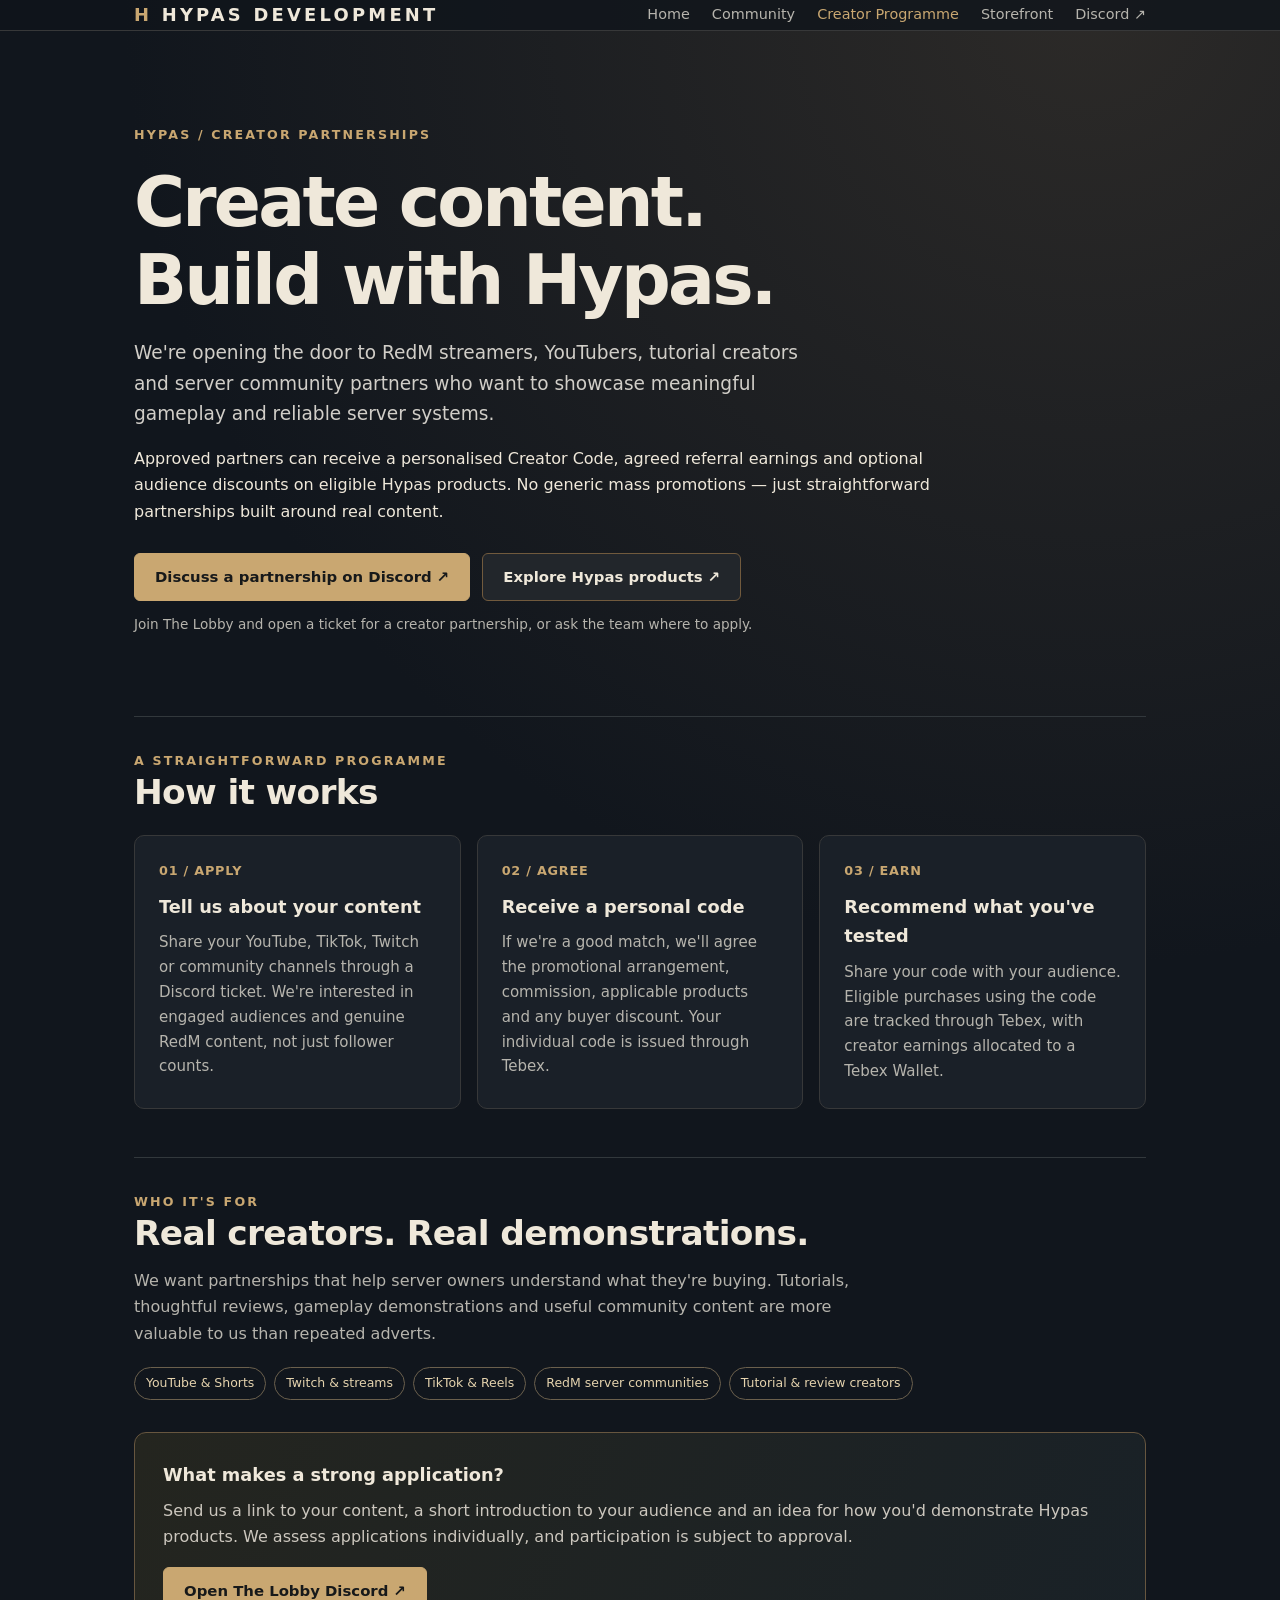
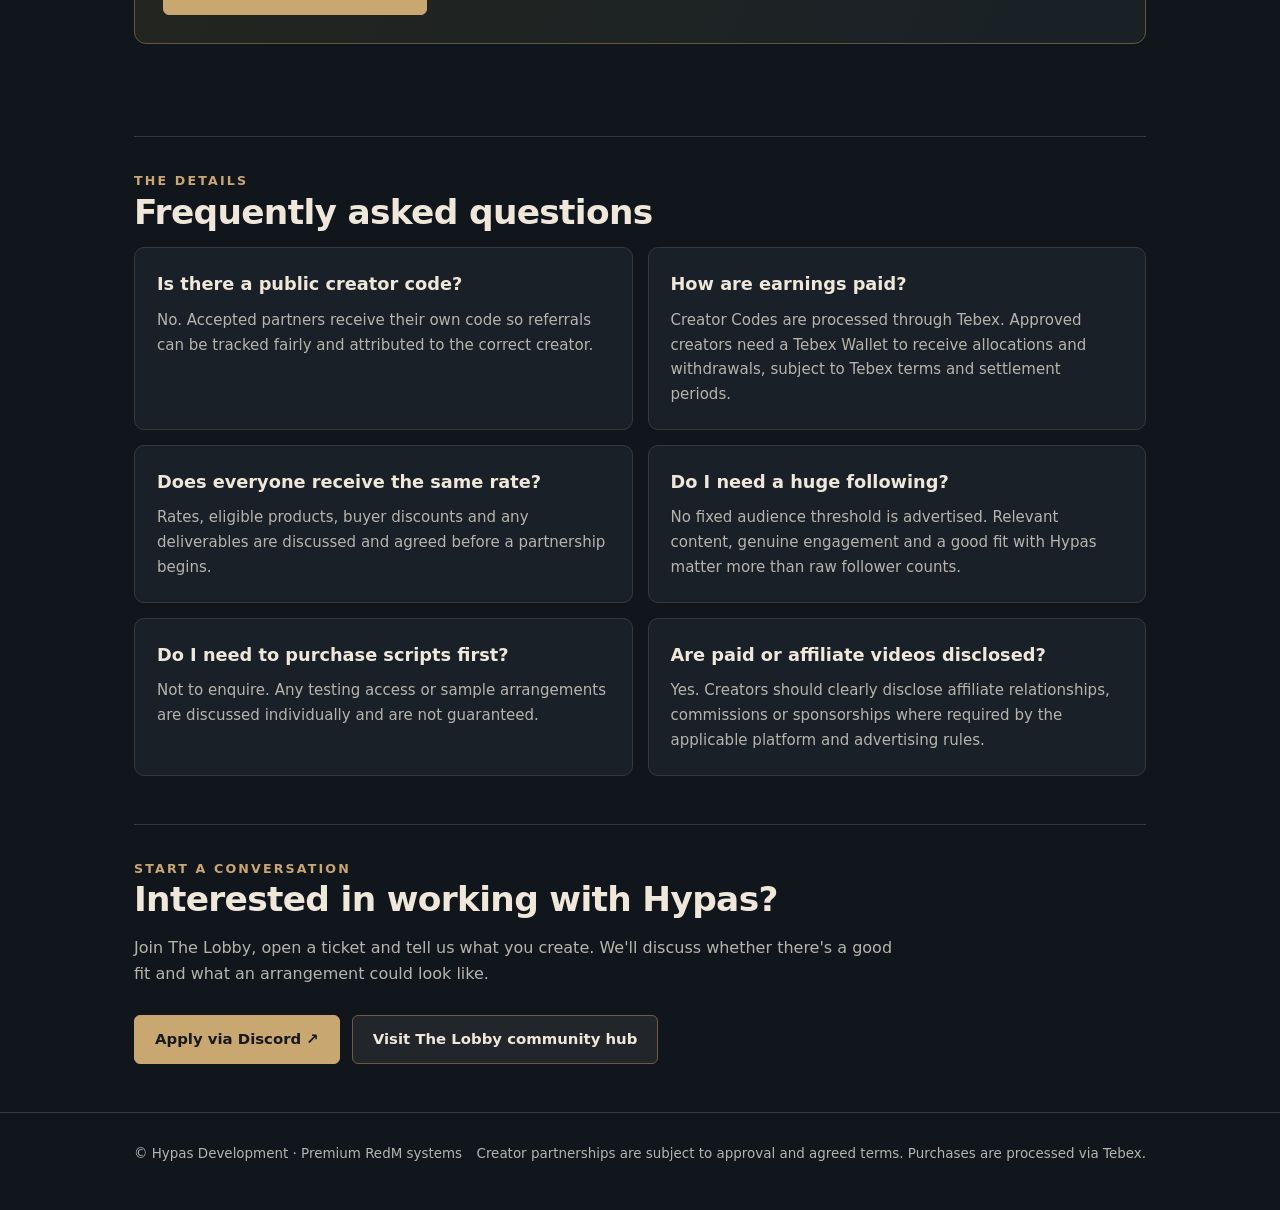
==== docs/creators/index.html @ 110d610e "Create index.html creator programme" ====
<!doctype html>
<html lang="en-GB">
<head>
  <meta charset="utf-8">
  <meta name="viewport" content="width=device-width,initial-scale=1">
  <meta name="theme-color" content="#131820">
  <meta name="description" content="Join the Hypas Creator Partnership Programme. RedM streamers, YouTubers and content creators can apply for a personalised referral code and earn on qualifying Hypas Scripts purchases.">
  <link rel="canonical" href="https://hypasscripts.github.io/creators/">
  <meta property="og:type" content="website">
  <meta property="og:title" content="Hypas Creator Partnership Programme">
  <meta property="og:description" content="RedM content creators and streamers: apply for a personal Hypas referral code, agreed commission and potential audience discounts.">
  <meta property="og:url" content="https://hypasscripts.github.io/creators/">
  <title>Creator Partnership Programme | Hypas Development</title>
  <style>
    :root{color-scheme:dark;--bg:#11161d;--panel:#1a2028;--border:#373839;--ink:#efe8da;--muted:#b6b4ad;--brass:#c9a771;--brass-dark:#715a3d}
    *{box-sizing:border-box}html{scroll-behavior:smooth}body{margin:0;background:radial-gradient(circle at 85% 0%,#2c2a28 0,transparent 32%),var(--bg);color:var(--ink);font:16px/1.65 system-ui,-apple-system,'Segoe UI',Arial,sans-serif}
    a{color:inherit}a:focus-visible{outline:2px solid var(--brass);outline-offset:4px} .wrap{max-width:1060px;margin:0 auto;padding:0 24px}
    header{border-bottom:1px solid var(--border);background:#10151bcc}nav{display:flex;justify-content:space-between;gap:16px;align-items:center;padding:20px 0;flex-wrap:wrap}
    .wordmark{font-weight:800;letter-spacing:.18em;font-size:1.12rem;text-decoration:none;color:var(--ink)}.wordmark span{color:var(--brass)} .navlinks{display:flex;gap:22px;align-items:center;flex-wrap:wrap}.navlinks a{text-decoration:none;color:var(--muted);font-size:.9rem}.navlinks a:hover{color:var(--ink)}
    .hero{padding:94px 0 64px;max-width:840px}.eyebrow{color:var(--brass);font-size:.79rem;font-weight:700;letter-spacing:.17em;text-transform:uppercase}h1{font-size:clamp(2.25rem,6vw,4.35rem);line-height:1.11;letter-spacing:-.04em;margin:18px 0 20px}h2{font-size:clamp(1.45rem,3vw,2.15rem);line-height:1.2;letter-spacing:-.02em;margin:0 0 14px}h3{font-size:1.11rem;margin:0 0 8px}p{margin:0 0 16px}.lede{font-size:1.16rem;color:#d1cec8;max-width:670px}
    .buttons{display:flex;gap:12px;flex-wrap:wrap;margin-top:28px}.btn{display:inline-flex;justify-content:center;align-items:center;min-height:46px;padding:11px 20px;border:1px solid var(--brass-dark);border-radius:6px;text-decoration:none;font-weight:700;font-size:.93rem;transition:transform .12s ease}.btn:hover{transform:translateY(-2px)}.btn.primary{color:#17191a;background:var(--brass);border-color:var(--brass)}.btn.secondary{color:var(--ink);background:#22262b}
    .note{font-size:.85rem;color:var(--muted);margin-top:12px}.section{padding:34px 0 48px;border-top:1px solid #32383c}.section-lede{max-width:760px;color:var(--muted)}.grid{display:grid;grid-template-columns:repeat(3,minmax(0,1fr));gap:16px;margin-top:22px}.card{background:var(--panel);border:1px solid var(--border);border-radius:10px;padding:24px}.step{color:var(--brass);font-weight:800;letter-spacing:.06em;font-size:.8rem;margin-bottom:12px}.card p{color:var(--muted);font-size:.94rem;margin:0}
    .pill{display:inline-flex;border:1px solid #6b604d;color:#e5d3ae;padding:5px 11px;border-radius:40px;font-size:.78rem;margin:4px 8px 4px 0}.callout{background:linear-gradient(115deg,#24251f,#192127);border:1px solid #67563f;border-radius:12px;padding:28px;margin:28px 0 44px}.callout p{color:#ccc7be}.faq{display:grid;grid-template-columns:1fr 1fr;gap:15px}.faq .card{padding:22px}.faq p{color:var(--muted)}footer{border-top:1px solid var(--border);padding:30px 0 45px;color:var(--muted);font-size:.84rem}footer .wrap{display:flex;justify-content:space-between;gap:14px;flex-wrap:wrap}
    @media(max-width:720px){.hero{padding:64px 0 45px}.grid,.faq{grid-template-columns:1fr}.navlinks{gap:14px}.card{padding:20px}.callout{padding:22px}}
  </style>
</head>
<body>
  <header><nav class="wrap" aria-label="Main navigation"><a href="/" class="wordmark"><span>H</span> HYPAS DEVELOPMENT</a><div class="navlinks"><a href="/">Home</a><a href="/community/">Community</a><a href="/creators/" aria-current="page" style="color:var(--brass)">Creator Programme</a><a href="https://the-lobby-shop.tebex.io/">Storefront</a><a href="https://discord.gg/TeBh6UfHEm" target="_blank" rel="noopener noreferrer">Discord ↗</a></div></nav></header>
  <main id="main" class="wrap">
    <section class="hero" aria-labelledby="main-title"><div class="eyebrow">Hypas / Creator partnerships</div><h1 id="main-title">Create content.<br>Build with Hypas.</h1><p class="lede">We're opening the door to RedM streamers, YouTubers, tutorial creators and server community partners who want to showcase meaningful gameplay and reliable server systems.</p><p>Approved partners can receive a personalised Creator Code, agreed referral earnings and optional audience discounts on eligible Hypas products. No generic mass promotions — just straightforward partnerships built around real content.</p><div class="buttons"><a class="btn primary" href="https://discord.gg/TeBh6UfHEm" target="_blank" rel="noopener noreferrer">Discuss a partnership on Discord ↗</a><a class="btn secondary" href="https://the-lobby-shop.tebex.io/">Explore Hypas products ↗</a></div><p class="note">Join The Lobby and open a ticket for a creator partnership, or ask the team where to apply.</p></section>
    <section class="section" aria-labelledby="works"><div class="eyebrow">A straightforward programme</div><h2 id="works">How it works</h2><div class="grid"><article class="card"><div class="step">01 / APPLY</div><h3>Tell us about your content</h3><p>Share your YouTube, TikTok, Twitch or community channels through a Discord ticket. We're interested in engaged audiences and genuine RedM content, not just follower counts.</p></article><article class="card"><div class="step">02 / AGREE</div><h3>Receive a personal code</h3><p>If we're a good match, we'll agree the promotional arrangement, commission, applicable products and any buyer discount. Your individual code is issued through Tebex.</p></article><article class="card"><div class="step">03 / EARN</div><h3>Recommend what you've tested</h3><p>Share your code with your audience. Eligible purchases using the code are tracked through Tebex, with creator earnings allocated to a Tebex Wallet.</p></article></div></section>
    <section class="section" aria-labelledby="who"><div class="eyebrow">Who it's for</div><h2 id="who">Real creators. Real demonstrations.</h2><p class="section-lede">We want partnerships that help server owners understand what they're buying. Tutorials, thoughtful reviews, gameplay demonstrations and useful community content are more valuable to us than repeated adverts.</p><div><span class="pill">YouTube & Shorts</span><span class="pill">Twitch & streams</span><span class="pill">TikTok & Reels</span><span class="pill">RedM server communities</span><span class="pill">Tutorial & review creators</span></div><div class="callout"><h3>What makes a strong application?</h3><p>Send us a link to your content, a short introduction to your audience and an idea for how you'd demonstrate Hypas products. We assess applications individually, and participation is subject to approval.</p><a class="btn primary" href="https://discord.gg/TeBh6UfHEm" target="_blank" rel="noopener noreferrer">Open The Lobby Discord ↗</a></div></section>
    <section class="section" aria-labelledby="questions"><div class="eyebrow">The details</div><h2 id="questions">Frequently asked questions</h2><div class="faq"><article class="card"><h3>Is there a public creator code?</h3><p>No. Accepted partners receive their own code so referrals can be tracked fairly and attributed to the correct creator.</p></article><article class="card"><h3>How are earnings paid?</h3><p>Creator Codes are processed through Tebex. Approved creators need a Tebex Wallet to receive allocations and withdrawals, subject to Tebex terms and settlement periods.</p></article><article class="card"><h3>Does everyone receive the same rate?</h3><p>Rates, eligible products, buyer discounts and any deliverables are discussed and agreed before a partnership begins.</p></article><article class="card"><h3>Do I need a huge following?</h3><p>No fixed audience threshold is advertised. Relevant content, genuine engagement and a good fit with Hypas matter more than raw follower counts.</p></article><article class="card"><h3>Do I need to purchase scripts first?</h3><p>Not to enquire. Any testing access or sample arrangements are discussed individually and are not guaranteed.</p></article><article class="card"><h3>Are paid or affiliate videos disclosed?</h3><p>Yes. Creators should clearly disclose affiliate relationships, commissions or sponsorships where required by the applicable platform and advertising rules.</p></article></div></section>
    <section class="section"><div class="eyebrow">Start a conversation</div><h2>Interested in working with Hypas?</h2><p class="section-lede">Join The Lobby, open a ticket and tell us what you create. We'll discuss whether there's a good fit and what an arrangement could look like.</p><div class="buttons"><a class="btn primary" href="https://discord.gg/TeBh6UfHEm" target="_blank" rel="noopener noreferrer">Apply via Discord ↗</a><a class="btn secondary" href="/community/">Visit The Lobby community hub</a></div></section>
  </main>
  <footer><div class="wrap"><span>© Hypas Development · Premium RedM systems</span><span>Creator partnerships are subject to approval and agreed terms. Purchases are processed via Tebex.</span></div></footer>
</body>
</html>
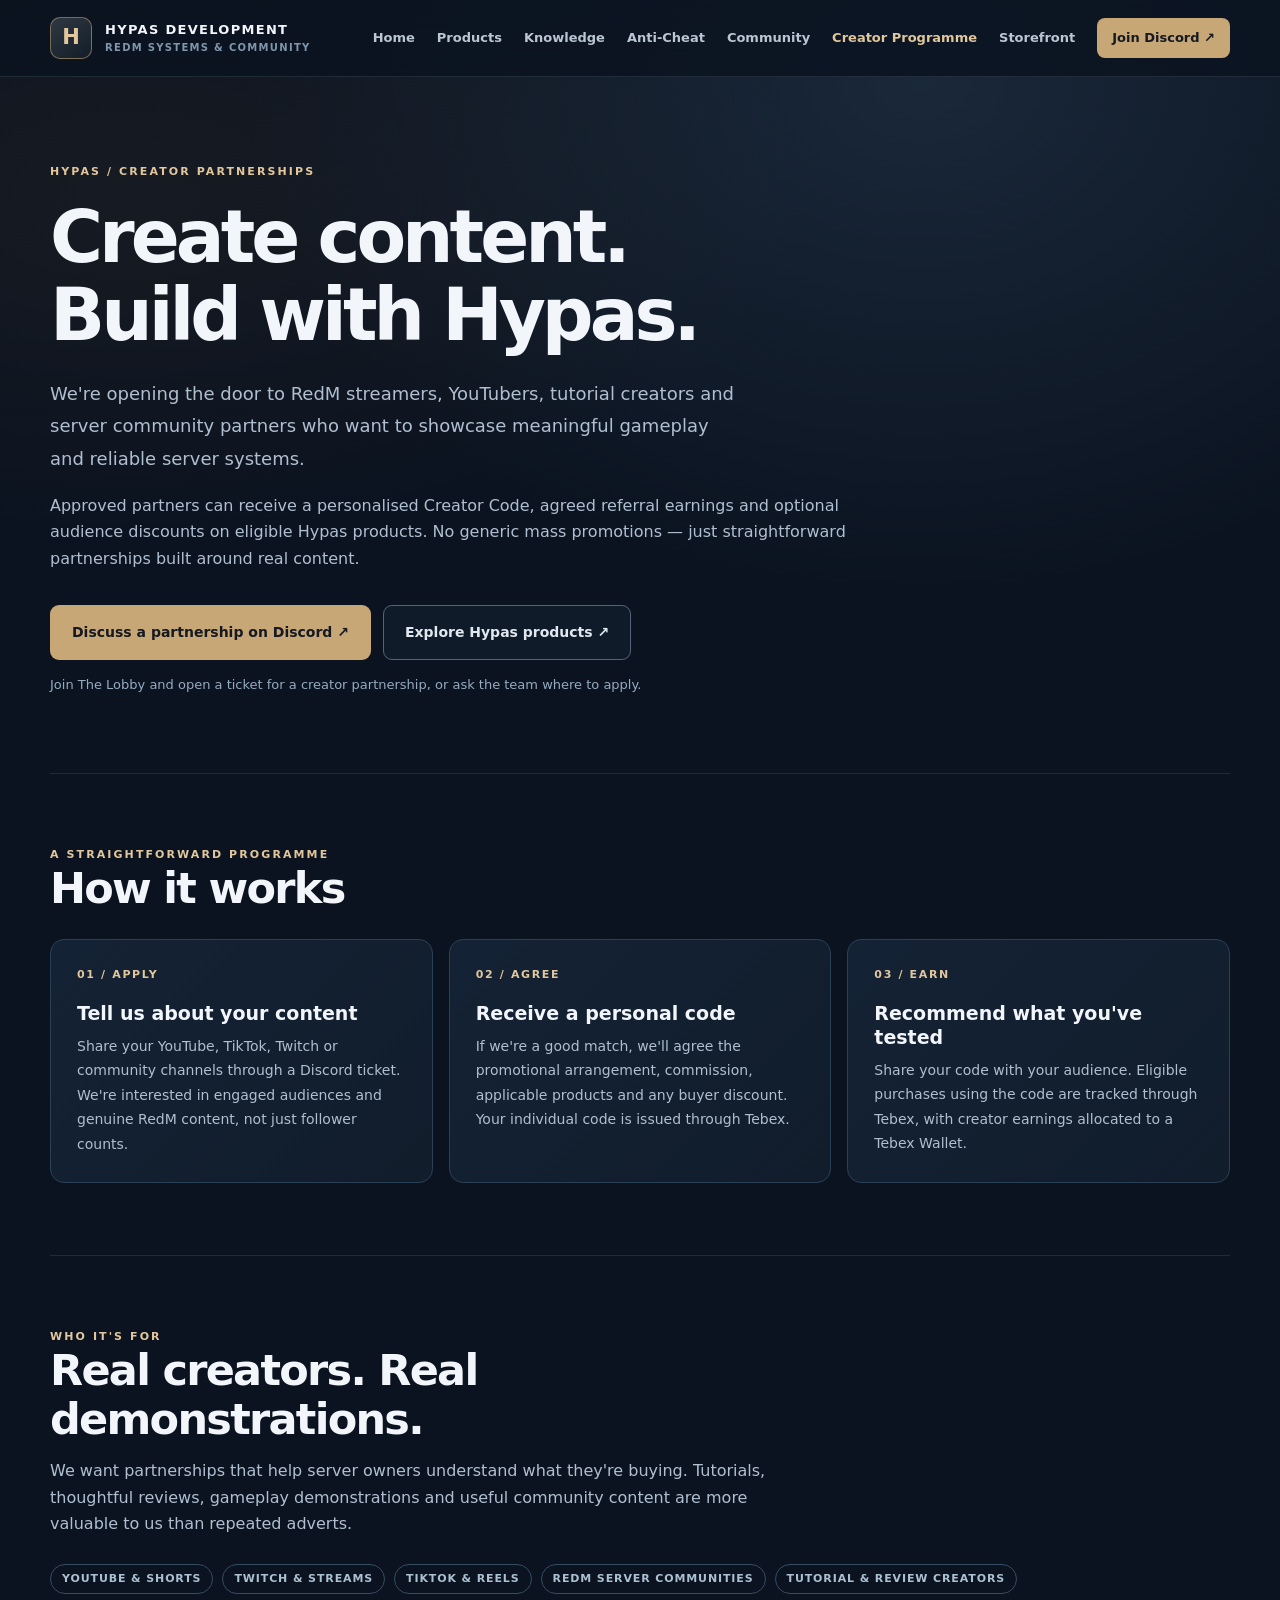
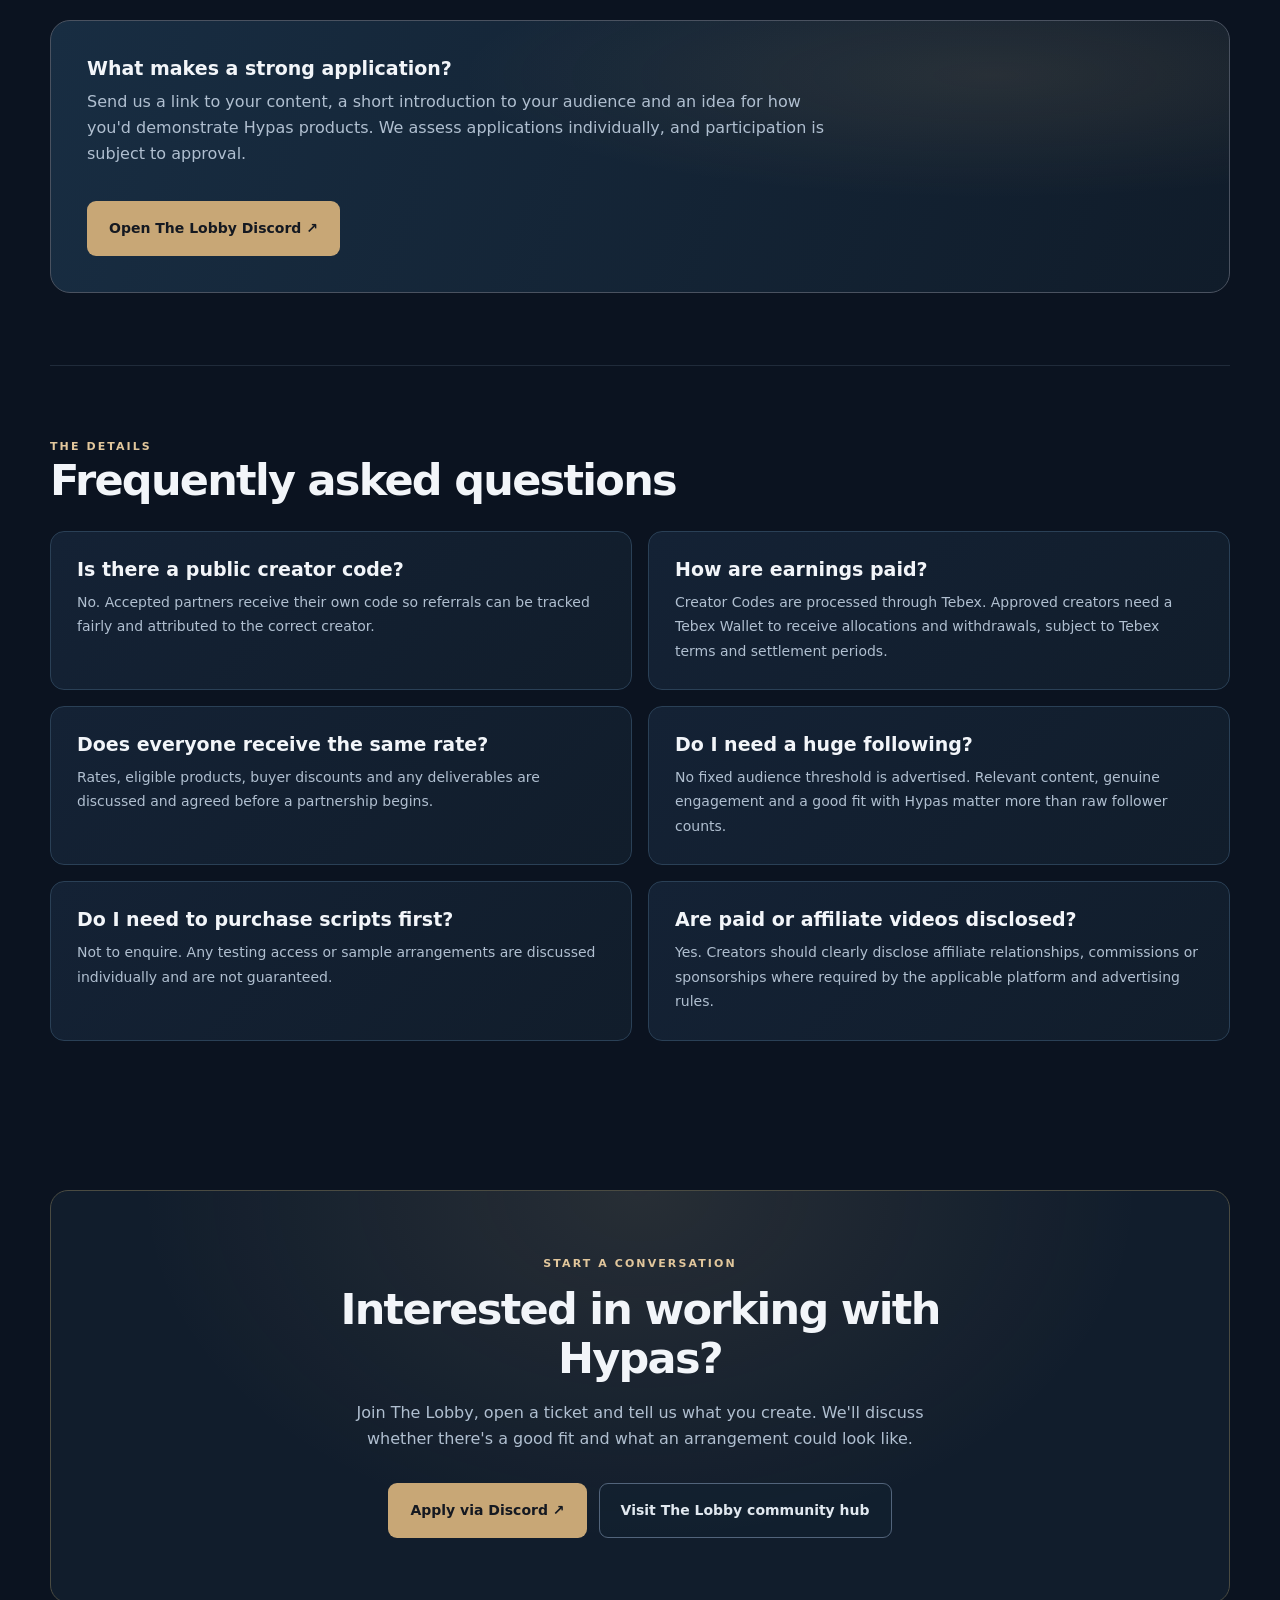
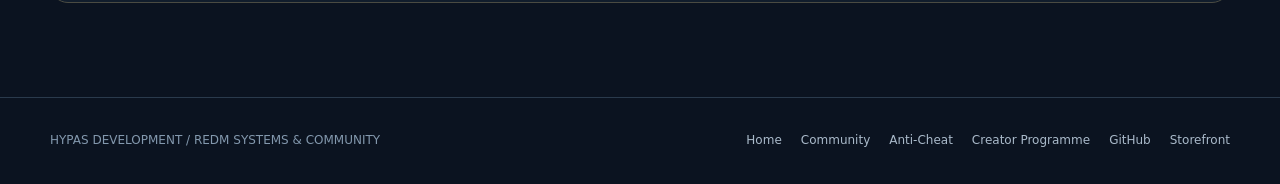
==== commit ef41df7b: "Update index.html updated colour" ====
--- a/docs/creators/index.html
+++ b/docs/creators/index.html
@@ -2,9 +2,10 @@
 <html lang="en-GB">
 <head>
   <meta charset="utf-8">
-  <meta name="viewport" content="width=device-width,initial-scale=1">
-  <meta name="theme-color" content="#131820">
-  <meta name="description" content="Join the Hypas Creator Partnership Programme. RedM streamers, YouTubers and content creators can apply for a personalised referral code and earn on qualifying Hypas Scripts purchases.">
+  <meta name="viewport" content="width=device-width, initial-scale=1">
+  <meta name="theme-color" content="#0b1320">
+  <meta name="description" content="Join the Hypas Creator Partnership Programme. RedM streamers, YouTubers and content creators can apply for a personalised referral code and earn on qualifying Hypas products purchases.">
+  <meta name="robots" content="index,follow">
   <link rel="canonical" href="https://hypasscripts.github.io/creators/">
   <meta property="og:type" content="website">
   <meta property="og:title" content="Hypas Creator Partnership Programme">
@@ -12,27 +13,127 @@
   <meta property="og:url" content="https://hypasscripts.github.io/creators/">
   <title>Creator Partnership Programme | Hypas Development</title>
   <style>
-    :root{color-scheme:dark;--bg:#11161d;--panel:#1a2028;--border:#373839;--ink:#efe8da;--muted:#b6b4ad;--brass:#c9a771;--brass-dark:#715a3d}
-    *{box-sizing:border-box}html{scroll-behavior:smooth}body{margin:0;background:radial-gradient(circle at 85% 0%,#2c2a28 0,transparent 32%),var(--bg);color:var(--ink);font:16px/1.65 system-ui,-apple-system,'Segoe UI',Arial,sans-serif}
-    a{color:inherit}a:focus-visible{outline:2px solid var(--brass);outline-offset:4px} .wrap{max-width:1060px;margin:0 auto;padding:0 24px}
-    header{border-bottom:1px solid var(--border);background:#10151bcc}nav{display:flex;justify-content:space-between;gap:16px;align-items:center;padding:20px 0;flex-wrap:wrap}
-    .wordmark{font-weight:800;letter-spacing:.18em;font-size:1.12rem;text-decoration:none;color:var(--ink)}.wordmark span{color:var(--brass)} .navlinks{display:flex;gap:22px;align-items:center;flex-wrap:wrap}.navlinks a{text-decoration:none;color:var(--muted);font-size:.9rem}.navlinks a:hover{color:var(--ink)}
-    .hero{padding:94px 0 64px;max-width:840px}.eyebrow{color:var(--brass);font-size:.79rem;font-weight:700;letter-spacing:.17em;text-transform:uppercase}h1{font-size:clamp(2.25rem,6vw,4.35rem);line-height:1.11;letter-spacing:-.04em;margin:18px 0 20px}h2{font-size:clamp(1.45rem,3vw,2.15rem);line-height:1.2;letter-spacing:-.02em;margin:0 0 14px}h3{font-size:1.11rem;margin:0 0 8px}p{margin:0 0 16px}.lede{font-size:1.16rem;color:#d1cec8;max-width:670px}
-    .buttons{display:flex;gap:12px;flex-wrap:wrap;margin-top:28px}.btn{display:inline-flex;justify-content:center;align-items:center;min-height:46px;padding:11px 20px;border:1px solid var(--brass-dark);border-radius:6px;text-decoration:none;font-weight:700;font-size:.93rem;transition:transform .12s ease}.btn:hover{transform:translateY(-2px)}.btn.primary{color:#17191a;background:var(--brass);border-color:var(--brass)}.btn.secondary{color:var(--ink);background:#22262b}
-    .note{font-size:.85rem;color:var(--muted);margin-top:12px}.section{padding:34px 0 48px;border-top:1px solid #32383c}.section-lede{max-width:760px;color:var(--muted)}.grid{display:grid;grid-template-columns:repeat(3,minmax(0,1fr));gap:16px;margin-top:22px}.card{background:var(--panel);border:1px solid var(--border);border-radius:10px;padding:24px}.step{color:var(--brass);font-weight:800;letter-spacing:.06em;font-size:.8rem;margin-bottom:12px}.card p{color:var(--muted);font-size:.94rem;margin:0}
-    .pill{display:inline-flex;border:1px solid #6b604d;color:#e5d3ae;padding:5px 11px;border-radius:40px;font-size:.78rem;margin:4px 8px 4px 0}.callout{background:linear-gradient(115deg,#24251f,#192127);border:1px solid #67563f;border-radius:12px;padding:28px;margin:28px 0 44px}.callout p{color:#ccc7be}.faq{display:grid;grid-template-columns:1fr 1fr;gap:15px}.faq .card{padding:22px}.faq p{color:var(--muted)}footer{border-top:1px solid var(--border);padding:30px 0 45px;color:var(--muted);font-size:.84rem}footer .wrap{display:flex;justify-content:space-between;gap:14px;flex-wrap:wrap}
-    @media(max-width:720px){.hero{padding:64px 0 45px}.grid,.faq{grid-template-columns:1fr}.navlinks{gap:14px}.card{padding:20px}.callout{padding:22px}}
+    :root { color-scheme: dark; --base:#0b1320; --surface:#101b2b; --card:#152438; --card2:#101e2d; --line:#2b3e52; --text:#f2f5f9; --muted:#b0bfd0; --subtle:#7f96ac; --accent:#c8a776; --accent-light:#e2c79c; --max:1180px; }
+    *,*::before,*::after {box-sizing:border-box}
+    html {scroll-behavior:smooth}
+    body {margin:0;min-width:320px;background:var(--base);color:var(--text);font:16px/1.65 system-ui,-apple-system,BlinkMacSystemFont,"Segoe UI",sans-serif}
+    body::before {content:"";position:absolute;top:0;left:0;right:0;height:780px;pointer-events:none;z-index:-1;background:radial-gradient(ellipse at 72% 10%,rgba(60,89,117,.30),transparent 52%),radial-gradient(ellipse at 10% 25%,rgba(106,78,48,.12),transparent 42%)}
+    a {color:inherit}
+    a:focus-visible,button:focus-visible {outline:3px solid var(--accent-light);outline-offset:4px}
+    .wrap {width:min(var(--max),calc(100% - 48px));margin-inline:auto}
+    .skip {position:absolute;left:-9999px;top:0;padding:12px;background:var(--accent);color:#101820;z-index:5}
+    .skip:focus {left:10px;top:10px}
+    .site-header {border-bottom:1px solid rgba(158,182,205,.14);background:rgba(11,19,32,.85);backdrop-filter:blur(14px);position:sticky;top:0;z-index:10}
+    .topbar {min-height:76px;display:flex;align-items:center;justify-content:space-between;gap:24px}
+    .brand {display:flex;align-items:center;gap:13px;text-decoration:none;line-height:1.12}
+    .brand-mark {display:grid;place-items:center;width:42px;height:42px;border:1px solid rgba(200,167,118,.55);border-radius:10px;background:linear-gradient(145deg,#2f3942,#131d29);font-size:21px;font-weight:900;color:var(--accent-light)}
+    .brand-name {display:block;letter-spacing:.10em;font-size:13px;font-weight:850}
+    .brand-sub {display:block;letter-spacing:.13em;text-transform:uppercase;color:var(--subtle);font-size:10px;font-weight:700;margin-top:5px}
+    nav {display:flex;gap:22px;align-items:center;flex-wrap:wrap}
+    nav a {text-decoration:none;font-size:13px;font-weight:680;color:#bac6d4;transition:color .15s}
+    nav a:hover,nav a[aria-current="page"] {color:var(--accent-light)}
+    nav .nav-cta {color:#151a22;background:var(--accent);padding:9px 15px;border-radius:8px}
+    nav .nav-cta:hover {color:#101820;background:#e0bf90}
+    .hero {padding:86px 0 64px;max-width:860px}
+    .eyebrow {font-size:11px;color:var(--accent-light);font-weight:800;letter-spacing:.19em;text-transform:uppercase}
+    h1,h2,h3,p {margin-top:0}
+    h1 {font-size:clamp(42px,5.65vw,79px);font-weight:820;line-height:1.07;letter-spacing:-.055em;margin:18px 0 24px;max-width:760px}
+    h2 {font-size:clamp(29px,3.5vw,43px);line-height:1.14;letter-spacing:-.04em;margin-bottom:14px}
+    h3 {font-size:19px;line-height:1.25;margin-bottom:8px}
+    p {color:var(--muted)}
+    .lede {font-size:18px;line-height:1.8;max-width:690px}
+    .actions {display:flex;align-items:center;gap:12px;flex-wrap:wrap;margin-top:33px}
+    .btn {display:inline-flex;justify-content:center;align-items:center;text-decoration:none;font-weight:800;font-size:14px;border-radius:9px;padding:15px 21px;min-height:50px;transition:transform .15s, background .15s;border:1px solid transparent}
+    .btn:hover {transform:translateY(-2px)}
+    .btn-primary {color:#151921;background:var(--accent)}
+    .btn-primary:hover {background:var(--accent-light)}
+    .btn-secondary {border-color:#52647b;color:#e1e8ef;background:rgba(18,33,49,.58)}
+    .btn-secondary:hover {background:#23374b}
+    .note {font-size:13px;color:#95abc0;margin-top:14px}
+    .section {padding:72px 0;border-top:1px solid rgba(165,190,212,.14)}
+    .section-intro {max-width:760px;margin-bottom:26px}
+    .grid {display:grid;grid-template-columns:repeat(3,minmax(0,1fr));gap:16px}
+    .card {background:linear-gradient(135deg,#142235,#111d2b);border:1px solid #2a4056;border-radius:14px;padding:26px;min-height:220px}
+    .step {color:var(--accent-light);font-size:11px;font-weight:900;letter-spacing:.15em;margin-bottom:18px}
+    .card p {font-size:14px;line-height:1.75;margin-bottom:0}
+    .pill-row {display:flex;gap:9px;flex-wrap:wrap;margin:18px 0 0}
+    .pill {padding:5px 11px;border-radius:100px;border:1px solid #354c62;color:#abc0d0;font-size:11px;font-weight:700;letter-spacing:.08em;text-transform:uppercase}
+    .callout {background:radial-gradient(ellipse at 80% 20%,rgba(197,160,108,.12),transparent 40%),linear-gradient(110deg,#182d42,#101c2a);border:1px solid #4a5260;border-radius:20px;padding:clamp(24px,4vw,36px);margin-top:26px}
+    .callout p {max-width:760px}
+    .faq {display:grid;grid-template-columns:1fr 1fr;gap:16px}
+    .faq .card {min-height:unset}
+    .final {padding:77px 0 94px;text-align:center}
+    .final .final-inner {border:1px solid #4a4b42;border-radius:18px;padding:64px 26px;background:radial-gradient(ellipse at 50% 0%,rgba(200,167,118,.12),transparent 60%),#111d2c}
+    .final h2 {max-width:670px;margin:12px auto 17px}
+    .final p {max-width:600px;margin:0 auto;color:var(--muted)}
+    .final .actions {justify-content:center;margin-top:30px}
+    footer {border-top:1px solid #2a3a4c;padding:33px 0}
+    .footer-inner {display:flex;justify-content:space-between;gap:20px;align-items:center;flex-wrap:wrap}
+    .footer-inner small {color:#8398ad;font-size:12px}
+    .footer-links {display:flex;gap:19px;flex-wrap:wrap}
+    .footer-links a {font-size:12px;text-decoration:none;color:#aabaca}
+    .footer-links a:hover {color:var(--accent-light)}
+    @media(max-width:900px) {.topbar {align-items:flex-start;padding:14px 0;flex-direction:column;gap:16px}nav {gap:17px}.grid{grid-template-columns:1fr 1fr}.faq{grid-template-columns:1fr}.hero{padding-top:62px}}
+    @media(max-width:610px) {.wrap {width:min(var(--max),calc(100% - 32px))}.topbar {gap:12px}nav {gap:14px}nav a {font-size:12px}.hero {padding-top:43px}.lede {font-size:16px}.grid,.faq {grid-template-columns:1fr}.section {padding:60px 0}.card,.callout {padding:22px}.final {padding:50px 0}.final .final-inner {padding:40px 21px}.btn {width:100%}.actions {width:100%}}
+    @media(prefers-reduced-motion:reduce) {html {scroll-behavior:auto}.btn {transition:none}.btn:hover {transform:none}}
   </style>
 </head>
 <body>
-  <header><nav class="wrap" aria-label="Main navigation"><a href="/" class="wordmark"><span>H</span> HYPAS DEVELOPMENT</a><div class="navlinks"><a href="/">Home</a><a href="/community/">Community</a><a href="/creators/" aria-current="page" style="color:var(--brass)">Creator Programme</a><a href="https://the-lobby-shop.tebex.io/">Storefront</a><a href="https://discord.gg/TeBh6UfHEm" target="_blank" rel="noopener noreferrer">Discord ↗</a></div></nav></header>
+  <a class="skip" href="#main">Skip to content</a>
+  <header class="site-header"><div class="wrap topbar">
+    <a class="brand" href="/" aria-label="Hypas Development home"><span class="brand-mark" aria-hidden="true">H</span><span><span class="brand-name">HYPAS DEVELOPMENT</span><span class="brand-sub">RedM systems &amp; community</span></span></a>
+    <nav aria-label="Main navigation">
+      <a href="/">Home</a>
+      <a href="/#products">Products</a>
+      <a href="/#knowledge">Knowledge</a>
+      <a href="/hypas-redm-anticheat/">Anti-Cheat</a>
+      <a href="/community/">Community</a>
+      <a href="/creators/" aria-current="page">Creator Programme</a>
+      <a href="https://the-lobby-shop.tebex.io/" target="_blank" rel="noopener noreferrer">Storefront</a>
+      <a class="nav-cta" href="https://discord.gg/TeBh6UfHEm" target="_blank" rel="noopener noreferrer">Join Discord ↗</a>
+    </nav>
+  </div></header>
+
   <main id="main" class="wrap">
-    <section class="hero" aria-labelledby="main-title"><div class="eyebrow">Hypas / Creator partnerships</div><h1 id="main-title">Create content.<br>Build with Hypas.</h1><p class="lede">We're opening the door to RedM streamers, YouTubers, tutorial creators and server community partners who want to showcase meaningful gameplay and reliable server systems.</p><p>Approved partners can receive a personalised Creator Code, agreed referral earnings and optional audience discounts on eligible Hypas products. No generic mass promotions — just straightforward partnerships built around real content.</p><div class="buttons"><a class="btn primary" href="https://discord.gg/TeBh6UfHEm" target="_blank" rel="noopener noreferrer">Discuss a partnership on Discord ↗</a><a class="btn secondary" href="https://the-lobby-shop.tebex.io/">Explore Hypas products ↗</a></div><p class="note">Join The Lobby and open a ticket for a creator partnership, or ask the team where to apply.</p></section>
-    <section class="section" aria-labelledby="works"><div class="eyebrow">A straightforward programme</div><h2 id="works">How it works</h2><div class="grid"><article class="card"><div class="step">01 / APPLY</div><h3>Tell us about your content</h3><p>Share your YouTube, TikTok, Twitch or community channels through a Discord ticket. We're interested in engaged audiences and genuine RedM content, not just follower counts.</p></article><article class="card"><div class="step">02 / AGREE</div><h3>Receive a personal code</h3><p>If we're a good match, we'll agree the promotional arrangement, commission, applicable products and any buyer discount. Your individual code is issued through Tebex.</p></article><article class="card"><div class="step">03 / EARN</div><h3>Recommend what you've tested</h3><p>Share your code with your audience. Eligible purchases using the code are tracked through Tebex, with creator earnings allocated to a Tebex Wallet.</p></article></div></section>
-    <section class="section" aria-labelledby="who"><div class="eyebrow">Who it's for</div><h2 id="who">Real creators. Real demonstrations.</h2><p class="section-lede">We want partnerships that help server owners understand what they're buying. Tutorials, thoughtful reviews, gameplay demonstrations and useful community content are more valuable to us than repeated adverts.</p><div><span class="pill">YouTube & Shorts</span><span class="pill">Twitch & streams</span><span class="pill">TikTok & Reels</span><span class="pill">RedM server communities</span><span class="pill">Tutorial & review creators</span></div><div class="callout"><h3>What makes a strong application?</h3><p>Send us a link to your content, a short introduction to your audience and an idea for how you'd demonstrate Hypas products. We assess applications individually, and participation is subject to approval.</p><a class="btn primary" href="https://discord.gg/TeBh6UfHEm" target="_blank" rel="noopener noreferrer">Open The Lobby Discord ↗</a></div></section>
-    <section class="section" aria-labelledby="questions"><div class="eyebrow">The details</div><h2 id="questions">Frequently asked questions</h2><div class="faq"><article class="card"><h3>Is there a public creator code?</h3><p>No. Accepted partners receive their own code so referrals can be tracked fairly and attributed to the correct creator.</p></article><article class="card"><h3>How are earnings paid?</h3><p>Creator Codes are processed through Tebex. Approved creators need a Tebex Wallet to receive allocations and withdrawals, subject to Tebex terms and settlement periods.</p></article><article class="card"><h3>Does everyone receive the same rate?</h3><p>Rates, eligible products, buyer discounts and any deliverables are discussed and agreed before a partnership begins.</p></article><article class="card"><h3>Do I need a huge following?</h3><p>No fixed audience threshold is advertised. Relevant content, genuine engagement and a good fit with Hypas matter more than raw follower counts.</p></article><article class="card"><h3>Do I need to purchase scripts first?</h3><p>Not to enquire. Any testing access or sample arrangements are discussed individually and are not guaranteed.</p></article><article class="card"><h3>Are paid or affiliate videos disclosed?</h3><p>Yes. Creators should clearly disclose affiliate relationships, commissions or sponsorships where required by the applicable platform and advertising rules.</p></article></div></section>
-    <section class="section"><div class="eyebrow">Start a conversation</div><h2>Interested in working with Hypas?</h2><p class="section-lede">Join The Lobby, open a ticket and tell us what you create. We'll discuss whether there's a good fit and what an arrangement could look like.</p><div class="buttons"><a class="btn primary" href="https://discord.gg/TeBh6UfHEm" target="_blank" rel="noopener noreferrer">Apply via Discord ↗</a><a class="btn secondary" href="/community/">Visit The Lobby community hub</a></div></section>
+    <section class="hero" aria-labelledby="main-title">
+      <div class="eyebrow">Hypas / Creator Partnerships</div>
+      <h1 id="main-title">Create content.<br>Build with Hypas.</h1>
+      <p class="lede">We're opening the door to RedM streamers, YouTubers, tutorial creators and server community partners who want to showcase meaningful gameplay and reliable server systems.</p>
+      <p>Approved partners can receive a personalised Creator Code, agreed referral earnings and optional audience discounts on eligible Hypas products. No generic mass promotions — just straightforward partnerships built around real content.</p>
+      <div class="actions"><a class="btn btn-primary" href="https://discord.gg/TeBh6UfHEm" target="_blank" rel="noopener noreferrer">Discuss a partnership on Discord ↗</a><a class="btn btn-secondary" href="https://the-lobby-shop.tebex.io/" target="_blank" rel="noopener noreferrer">Explore Hypas products ↗</a></div>
+      <p class="note">Join The Lobby and open a ticket for a creator partnership, or ask the team where to apply.</p>
+    </section>
+
+    <section class="section" aria-labelledby="works">
+      <div class="section-intro"><div class="eyebrow">A straightforward programme</div><h2 id="works">How it works</h2></div>
+      <div class="grid">
+        <article class="card"><div class="step">01 / APPLY</div><h3>Tell us about your content</h3><p>Share your YouTube, TikTok, Twitch or community channels through a Discord ticket. We're interested in engaged audiences and genuine RedM content, not just follower counts.</p></article>
+        <article class="card"><div class="step">02 / AGREE</div><h3>Receive a personal code</h3><p>If we're a good match, we'll agree the promotional arrangement, commission, applicable products and any buyer discount. Your individual code is issued through Tebex.</p></article>
+        <article class="card"><div class="step">03 / EARN</div><h3>Recommend what you've tested</h3><p>Share your code with your audience. Eligible purchases using the code are tracked through Tebex, with creator earnings allocated to a Tebex Wallet.</p></article>
+      </div>
+    </section>
+
+    <section class="section" aria-labelledby="who">
+      <div class="section-intro"><div class="eyebrow">Who it's for</div><h2 id="who">Real creators. Real demonstrations.</h2><p>We want partnerships that help server owners understand what they're buying. Tutorials, thoughtful reviews, gameplay demonstrations and useful community content are more valuable to us than repeated adverts.</p></div>
+      <div class="pill-row"><span class="pill">YouTube & Shorts</span><span class="pill">Twitch & Streams</span><span class="pill">TikTok & Reels</span><span class="pill">RedM server communities</span><span class="pill">Tutorial & review creators</span></div>
+      <div class="callout"><h3>What makes a strong application?</h3><p>Send us a link to your content, a short introduction to your audience and an idea for how you'd demonstrate Hypas products. We assess applications individually, and participation is subject to approval.</p><div class="actions"><a class="btn btn-primary" href="https://discord.gg/TeBh6UfHEm" target="_blank" rel="noopener noreferrer">Open The Lobby Discord ↗</a></div></div>
+    </section>
+
+    <section class="section" aria-labelledby="questions">
+      <div class="section-intro"><div class="eyebrow">The details</div><h2 id="questions">Frequently asked questions</h2></div>
+      <div class="faq">
+        <article class="card"><h3>Is there a public creator code?</h3><p>No. Accepted partners receive their own code so referrals can be tracked fairly and attributed to the correct creator.</p></article>
+        <article class="card"><h3>How are earnings paid?</h3><p>Creator Codes are processed through Tebex. Approved creators need a Tebex Wallet to receive allocations and withdrawals, subject to Tebex terms and settlement periods.</p></article>
+        <article class="card"><h3>Does everyone receive the same rate?</h3><p>Rates, eligible products, buyer discounts and any deliverables are discussed and agreed before a partnership begins.</p></article>
+        <article class="card"><h3>Do I need a huge following?</h3><p>No fixed audience threshold is advertised. Relevant content, genuine engagement and a good fit with Hypas matter more than raw follower counts.</p></article>
+        <article class="card"><h3>Do I need to purchase scripts first?</h3><p>Not to enquire. Any testing access or sample arrangements are discussed individually and are not guaranteed.</p></article>
+        <article class="card"><h3>Are paid or affiliate videos disclosed?</h3><p>Yes. Creators should clearly disclose affiliate relationships, commissions or sponsorships where required by the applicable platform and advertising rules.</p></article>
+      </div>
+    </section>
+
+    <section class="final"><div class="final-inner"><div class="eyebrow">Start a conversation</div><h2>Interested in working with Hypas?</h2><p>Join The Lobby, open a ticket and tell us what you create. We'll discuss whether there's a good fit and what an arrangement could look like.</p><div class="actions"><a class="btn btn-primary" href="https://discord.gg/TeBh6UfHEm" target="_blank" rel="noopener noreferrer">Apply via Discord ↗</a><a class="btn btn-secondary" href="/community/">Visit The Lobby community hub</a></div></div></section>
   </main>
-  <footer><div class="wrap"><span>© Hypas Development · Premium RedM systems</span><span>Creator partnerships are subject to approval and agreed terms. Purchases are processed via Tebex.</span></div></footer>
+
+  <footer><div class="wrap footer-inner"><small>HYPAS DEVELOPMENT / REDM SYSTEMS &amp; COMMUNITY</small><div class="footer-links"><a href="/">Home</a><a href="/community/">Community</a><a href="/hypas-redm-anticheat/">Anti-Cheat</a><a href="/creators/">Creator Programme</a><a href="https://github.com/hypasscripts" target="_blank" rel="noopener noreferrer">GitHub</a><a href="https://the-lobby-shop.tebex.io/" target="_blank" rel="noopener noreferrer">Storefront</a></div></div></footer>
 </body>
 </html>
